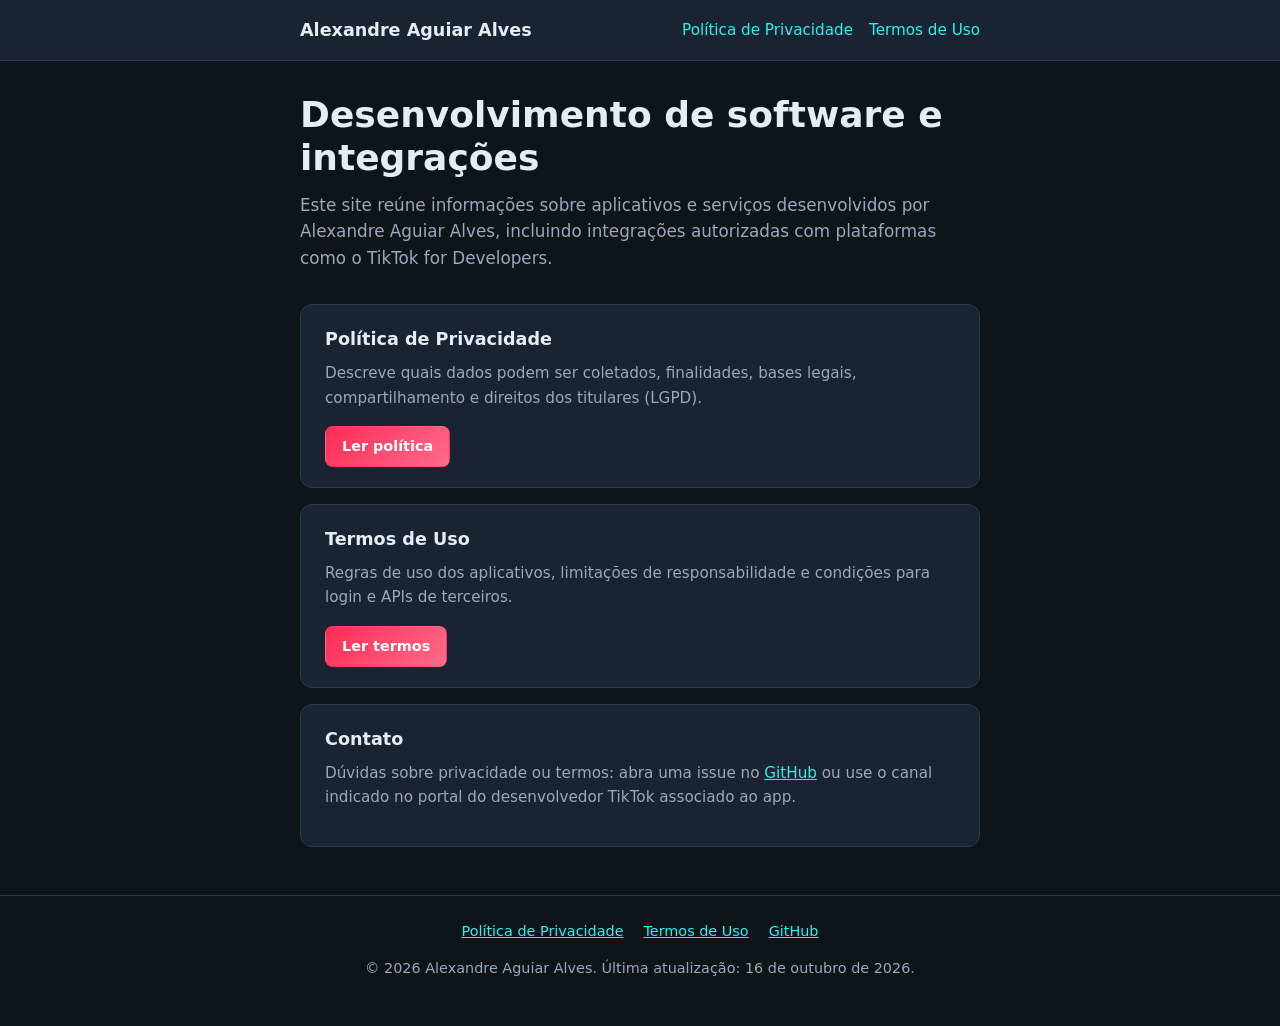
==== index.html @ c5fb16d9 "feat: add GitHub Pages site for TikTok developer URLs Co-authored-by: Cursor <cursoragent@cursor.com" ====
<!DOCTYPE html>
<html lang="pt-BR">
  <head>
    <meta charset="utf-8" />
    <meta name="viewport" content="width=device-width, initial-scale=1" />
    <meta
      name="description"
      content="Site oficial de Alexandre Aguiar Alves — aplicativos e integrações com APIs de plataformas sociais."
    />
    <title>Alexandre Aguiar Alves — Desenvolvimento de software</title>
    <link rel="stylesheet" href="assets/styles.css" />
  </head>
  <body>
    <header class="site-header">
      <div class="site-header-inner">
        <a class="brand" href="index.html">Alexandre Aguiar Alves</a>
        <nav class="nav-links" aria-label="Legal">
          <a href="privacy-policy.html">Política de Privacidade</a>
          <a href="terms-of-service.html">Termos de Uso</a>
        </nav>
      </div>
    </header>

    <main>
      <section class="hero">
        <h1>Desenvolvimento de software e integrações</h1>
        <p>
          Este site reúne informações sobre aplicativos e serviços desenvolvidos por
          Alexandre Aguiar Alves, incluindo integrações autorizadas com plataformas
          como o TikTok for Developers.
        </p>
      </section>

      <div class="card-grid">
        <article class="card">
          <h2>Política de Privacidade</h2>
          <p>
            Descreve quais dados podem ser coletados, finalidades, bases legais,
            compartilhamento e direitos dos titulares (LGPD).
          </p>
          <a class="btn btn-primary" href="privacy-policy.html">Ler política</a>
        </article>

        <article class="card">
          <h2>Termos de Uso</h2>
          <p>
            Regras de uso dos aplicativos, limitações de responsabilidade e condições
            para login e APIs de terceiros.
          </p>
          <a class="btn btn-primary" href="terms-of-service.html">Ler termos</a>
        </article>

        <article class="card">
          <h2>Contato</h2>
          <p>
            Dúvidas sobre privacidade ou termos: abra uma issue no
            <a href="https://github.com/alexandreaguiaralves">GitHub</a> ou use o
            canal indicado no portal do desenvolvedor TikTok associado ao app.
          </p>
        </article>
      </div>
    </main>

    <footer class="site-footer">
      <div class="footer-links">
        <a href="privacy-policy.html">Política de Privacidade</a>
        <a href="terms-of-service.html">Termos de Uso</a>
        <a href="https://github.com/alexandreaguiaralves">GitHub</a>
      </div>
      <p>© 2026 Alexandre Aguiar Alves. Última atualização: 16 de outubro de 2026.</p>
    </footer>
  </body>
</html>
---- assets/styles.css ----
:root {
  --bg: #0f1419;
  --surface: #1a2332;
  --text: #e7ecf3;
  --muted: #9aa8bc;
  --accent: #25f4ee;
  --accent-2: #fe2c55;
  --border: #2d3a4d;
  --max: 720px;
}

* {
  box-sizing: border-box;
}

body {
  margin: 0;
  font-family: "Segoe UI", system-ui, -apple-system, sans-serif;
  background: var(--bg);
  color: var(--text);
  line-height: 1.6;
}

a {
  color: var(--accent);
}

a:hover {
  color: #7af8f4;
}

.site-header {
  border-bottom: 1px solid var(--border);
  background: var(--surface);
}

.site-header-inner {
  max-width: var(--max);
  margin: 0 auto;
  padding: 1rem 1.25rem;
  display: flex;
  flex-wrap: wrap;
  align-items: center;
  justify-content: space-between;
  gap: 0.75rem;
}

.brand {
  font-weight: 700;
  font-size: 1.1rem;
  color: var(--text);
  text-decoration: none;
}

.nav-links {
  display: flex;
  flex-wrap: wrap;
  gap: 1rem;
  font-size: 0.95rem;
}

.nav-links a {
  text-decoration: none;
  font-weight: 500;
}

main {
  max-width: var(--max);
  margin: 0 auto;
  padding: 2rem 1.25rem 3rem;
}

.hero {
  margin-bottom: 2rem;
}

.hero h1 {
  font-size: clamp(1.75rem, 4vw, 2.25rem);
  line-height: 1.2;
  margin: 0 0 0.75rem;
}

.hero p {
  color: var(--muted);
  margin: 0;
  font-size: 1.05rem;
}

.card-grid {
  display: grid;
  gap: 1rem;
}

.card {
  background: var(--surface);
  border: 1px solid var(--border);
  border-radius: 12px;
  padding: 1.25rem 1.5rem;
}

.card h2 {
  margin: 0 0 0.5rem;
  font-size: 1.1rem;
}

.card p {
  margin: 0 0 1rem;
  color: var(--muted);
  font-size: 0.95rem;
}

.btn {
  display: inline-block;
  padding: 0.5rem 1rem;
  border-radius: 8px;
  text-decoration: none;
  font-weight: 600;
  font-size: 0.9rem;
  border: 1px solid var(--border);
  background: transparent;
  color: var(--text);
}

.btn-primary {
  background: linear-gradient(135deg, var(--accent-2), #ff6b8a);
  border-color: transparent;
  color: #fff;
}

.legal h1 {
  font-size: 1.75rem;
  margin-top: 0;
}

.legal h2 {
  font-size: 1.15rem;
  margin-top: 2rem;
}

.legal p,
.legal li {
  color: var(--muted);
}

.legal ul {
  padding-left: 1.25rem;
}

.meta {
  font-size: 0.9rem;
  color: var(--muted);
  margin-bottom: 1.5rem;
}

.site-footer {
  border-top: 1px solid var(--border);
  padding: 1.5rem 1.25rem 2rem;
  text-align: center;
  color: var(--muted);
  font-size: 0.9rem;
}

.site-footer .footer-links {
  display: flex;
  justify-content: center;
  flex-wrap: wrap;
  gap: 1.25rem;
  margin-bottom: 0.75rem;
}

.site-footer a {
  font-weight: 500;
}
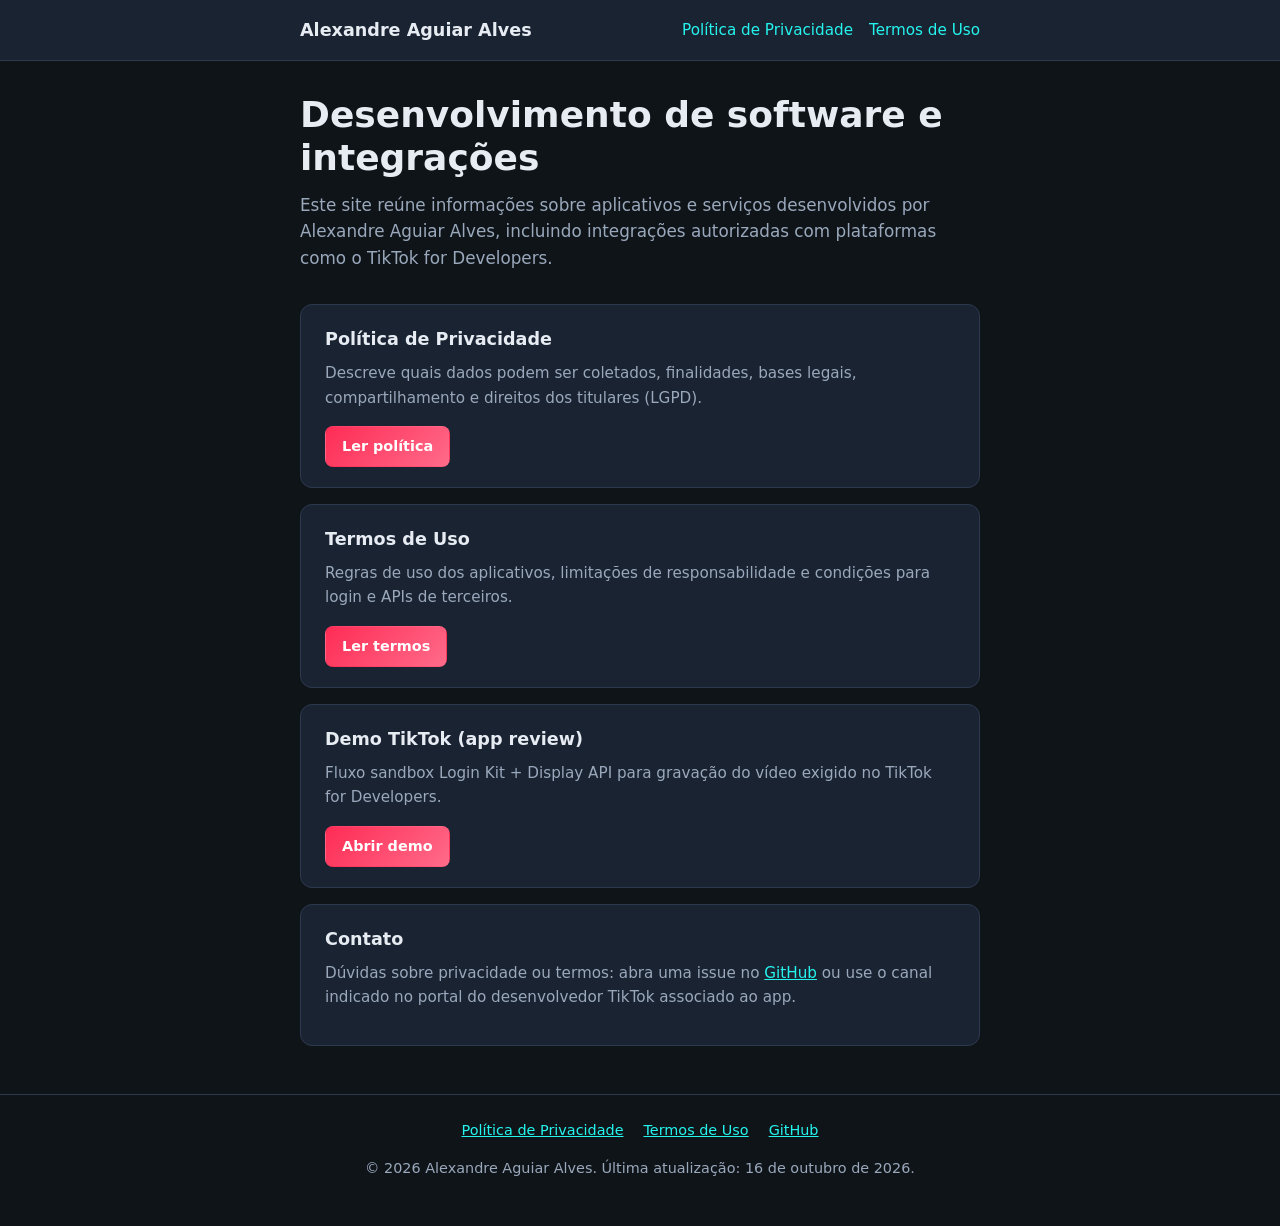
==== commit 30a29cd1: "feat: add TikTok sandbox demo for app review video Co-authored-by: Cursor <cursoragent@cursor.com>" ====
--- a/index.html
+++ b/index.html
@@ -15,8 +15,8 @@
       <div class="site-header-inner">
         <a class="brand" href="index.html">Alexandre Aguiar Alves</a>
         <nav class="nav-links" aria-label="Legal">
-          <a href="privacy-policy.html">Política de Privacidade</a>
-          <a href="terms-of-service.html">Termos de Uso</a>
+          <a href="/privacy-policy/">Política de Privacidade</a>
+          <a href="/terms-of-service/">Termos de Uso</a>
         </nav>
       </div>
     </header>
@@ -38,7 +38,7 @@
             Descreve quais dados podem ser coletados, finalidades, bases legais,
             compartilhamento e direitos dos titulares (LGPD).
           </p>
-          <a class="btn btn-primary" href="privacy-policy.html">Ler política</a>
+          <a class="btn btn-primary" href="/privacy-policy/">Ler política</a>
         </article>
 
         <article class="card">
@@ -47,7 +47,16 @@
             Regras de uso dos aplicativos, limitações de responsabilidade e condições
             para login e APIs de terceiros.
           </p>
-          <a class="btn btn-primary" href="terms-of-service.html">Ler termos</a>
+          <a class="btn btn-primary" href="/terms-of-service/">Ler termos</a>
+        </article>
+
+        <article class="card">
+          <h2>Demo TikTok (app review)</h2>
+          <p>
+            Fluxo sandbox Login Kit + Display API para gravação do vídeo exigido no
+            TikTok for Developers.
+          </p>
+          <a class="btn btn-primary" href="/demo/">Abrir demo</a>
         </article>
 
         <article class="card">
@@ -63,8 +72,8 @@
 
     <footer class="site-footer">
       <div class="footer-links">
-        <a href="privacy-policy.html">Política de Privacidade</a>
-        <a href="terms-of-service.html">Termos de Uso</a>
+        <a href="/privacy-policy/">Política de Privacidade</a>
+        <a href="/terms-of-service/">Termos de Uso</a>
         <a href="https://github.com/alexandreaguiaralves">GitHub</a>
       </div>
       <p>© 2026 Alexandre Aguiar Alves. Última atualização: 16 de outubro de 2026.</p>
